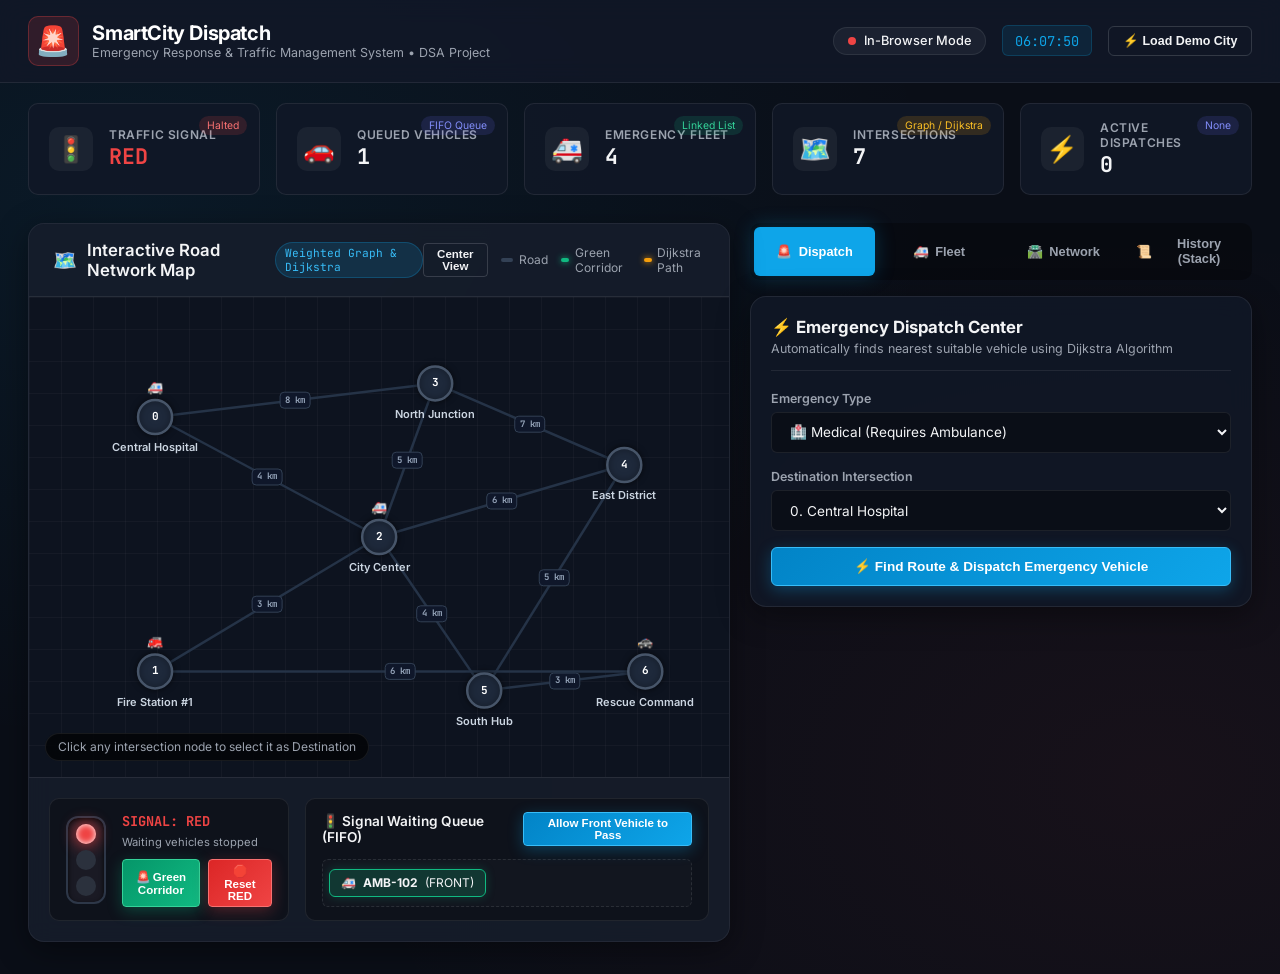
==== index.html @ 47d63761 "Update full C++ backend, web server, and frontend dashboard integration" ====
<!DOCTYPE html>
<html lang="en">
<head>
  <meta charset="UTF-8">
  <meta name="viewport" content="width=device-width, initial-scale=1.0">
  <title>Smart City Emergency Response & Traffic Management</title>
  <link rel="stylesheet" href="style.css">
  <link rel="preconnect" href="https://fonts.googleapis.com">
  <link rel="preconnect" href="https://fonts.gstatic.com" crossorigin>
  <link href="https://fonts.googleapis.com/css2?family=Inter:wght@300;400;500;600;700;800&family=JetBrains+Mono:wght@400;500;700&display=swap" rel="stylesheet">
</head>
<body>
  <!-- Header Bar -->
  <header class="navbar">
    <div class="nav-brand">
      <div class="logo-icon">🚨</div>
      <div>
        <h1>SmartCity Dispatch</h1>
        <p class="subtitle">Emergency Response & Traffic Management System • DSA Project</p>
      </div>
    </div>

    <div class="nav-stats">
      <div class="stat-pill" id="backendPill">
        <span class="status-dot online" id="statusDot"></span>
        <span id="backendStatus">Connecting...</span>
      </div>
      <div class="live-clock" id="liveClock">00:00:00</div>
      <button class="btn btn-sm btn-outline" id="loadSampleBtn" title="Preload sample city with 7 intersections & 4 vehicles">
        ⚡ Load Demo City
      </button>
    </div>
  </header>

  <!-- Top KPI Cards -->
  <section class="kpi-strip">
    <div class="kpi-card">
      <div class="kpi-icon signal-icon" id="kpiSignalIcon">🚦</div>
      <div class="kpi-data">
        <span class="kpi-label">Traffic Signal</span>
        <span class="kpi-value" id="kpiSignalValue">RED</span>
      </div>
      <div class="kpi-badge" id="kpiSignalBadge">Standard</div>
    </div>

    <div class="kpi-card">
      <div class="kpi-icon">🚗</div>
      <div class="kpi-data">
        <span class="kpi-label">Queued Vehicles</span>
        <span class="kpi-value" id="kpiQueueCount">0</span>
      </div>
      <div class="kpi-badge info">FIFO Queue</div>
    </div>

    <div class="kpi-card">
      <div class="kpi-icon">🚑</div>
      <div class="kpi-data">
        <span class="kpi-label">Emergency Fleet</span>
        <span class="kpi-value" id="kpiFleetCount">0</span>
      </div>
      <div class="kpi-badge success">Linked List</div>
    </div>

    <div class="kpi-card">
      <div class="kpi-icon">🗺️</div>
      <div class="kpi-data">
        <span class="kpi-label">Intersections</span>
        <span class="kpi-value" id="kpiIntersectionsCount">0</span>
      </div>
      <div class="kpi-badge warning">Graph / Dijkstra</div>
    </div>

    <div class="kpi-card">
      <div class="kpi-icon">⚡</div>
      <div class="kpi-data">
        <span class="kpi-label">Active Dispatches</span>
        <span class="kpi-value" id="kpiDispatchesCount">0</span>
      </div>
      <div class="kpi-badge danger" id="kpiDispatchBadge">None</div>
    </div>
  </section>

  <!-- Main Container -->
  <main class="main-layout">
    <!-- Left Column: Interactive City Graph Canvas -->
    <section class="map-section card">
      <div class="card-header">
        <div class="card-title">
          <span class="header-icon">🗺️</span>
          <h2>Interactive Road Network Map</h2>
          <span class="chip chip-graph">Weighted Graph & Dijkstra</span>
        </div>
        <div class="map-controls">
          <button class="btn btn-xs btn-outline" id="resetMapZoomBtn" title="Reset Map View">Center View</button>
          <span class="legend-item"><span class="legend-color normal-road"></span> Road</span>
          <span class="legend-item"><span class="legend-color corridor-road"></span> Green Corridor</span>
          <span class="legend-item"><span class="legend-color shortest-road"></span> Dijkstra Path</span>
        </div>
      </div>

      <div class="canvas-wrapper">
        <canvas id="cityCanvas"></canvas>
        <div class="canvas-overlay" id="canvasOverlay">
          <div class="overlay-pill">Click any intersection node to select it as Destination</div>
        </div>
        <!-- Active Simulation Floating Banner -->
        <div class="sim-banner hidden" id="simBanner">
          <div class="sim-banner-content">
            <span class="spinner"></span>
            <div>
              <strong id="simVehicleTitle">Vehicle AMB-101 En Route</strong>
              <p id="simStatusSub">Green corridor priority active • Approaching destination...</p>
            </div>
          </div>
          <div class="sim-progress-bar">
            <div class="sim-progress-fill" id="simProgressFill"></div>
          </div>
        </div>
      </div>

      <!-- Traffic Signal & Queue Control Strip underneath Map -->
      <div class="signal-queue-strip">
        <div class="traffic-light-box">
          <div class="light-housing">
            <div class="light red" id="lightRed"></div>
            <div class="light yellow" id="lightYellow"></div>
            <div class="light green" id="lightGreen"></div>
          </div>
          <div class="light-info">
            <div class="light-state-title" id="lightStateText">SIGNAL: RED</div>
            <div class="light-state-sub" id="lightStateSub">Normal Traffic Cycle</div>
            <div class="btn-group-sm">
              <button class="btn btn-xs btn-success" id="givePriorityBtn">🚨 Green Corridor</button>
              <button class="btn btn-xs btn-danger" id="resetSignalBtn">🛑 Reset RED</button>
            </div>
          </div>
        </div>

        <div class="queue-display-box">
          <div class="queue-header">
            <h4>🚦 Signal Waiting Queue (FIFO)</h4>
            <button class="btn btn-xs btn-primary" id="dequeueBtn">Allow Front Vehicle to Pass</button>
          </div>
          <div class="queue-track" id="queueTrack">
            <div class="queue-empty-msg">Queue is empty. Add a vehicle below.</div>
          </div>
        </div>
      </div>
    </section>

    <!-- Right Column: Operations Panel -->
    <aside class="control-panel">
      <!-- Tab Navigation -->
      <nav class="tabs-nav">
        <button class="tab-btn active" data-tab="tab-dispatch">
          <span class="tab-icon">🚨</span> Dispatch
        </button>
        <button class="tab-btn" data-tab="tab-vehicles">
          <span class="tab-icon">🚑</span> Fleet
        </button>
        <button class="tab-btn" data-tab="tab-network">
          <span class="tab-icon">🛣️</span> Network
        </button>
        <button class="tab-btn" data-tab="tab-history">
          <span class="tab-icon">📜</span> History (Stack)
        </button>
      </nav>

      <!-- Tab 1: Emergency Dispatch -->
      <div class="tab-content active" id="tab-dispatch">
        <div class="card panel-card">
          <div class="panel-header">
            <h3>⚡ Emergency Dispatch Center</h3>
            <p>Automatically finds nearest suitable vehicle using Dijkstra Algorithm</p>
          </div>

          <form id="dispatchForm" class="control-form">
            <div class="form-group">
              <label for="emergencyTypeSelect">Emergency Type</label>
              <select id="emergencyTypeSelect" class="form-input" required>
                <option value="Medical">🏥 Medical (Requires Ambulance)</option>
                <option value="Fire">🔥 Fire (Requires Fire Engine)</option>
                <option value="Rescue">🛟 Rescue (Requires Rescue Squad)</option>
              </select>
            </div>

            <div class="form-group">
              <label for="dispatchDestSelect">Destination Intersection</label>
              <select id="dispatchDestSelect" class="form-input" required>
                <option value="">Select destination...</option>
              </select>
            </div>

            <button type="submit" class="btn btn-primary btn-block" id="btnDispatch">
              ⚡ Find Route & Dispatch Emergency Vehicle
            </button>
          </form>

          <!-- Dispatch Result Box -->
          <div class="dispatch-result-box hidden" id="dispatchResultBox">
            <div class="result-header">
              <span class="badge badge-success">Dispatch Confirmed</span>
              <span class="result-dist" id="resultDistance">12 km</span>
            </div>
            <div class="result-details">
              <div><strong>Vehicle:</strong> <span id="resultVehicle">AMB-101</span></div>
              <div><strong>Emergency:</strong> <span id="resultEmergencyType">Medical</span></div>
              <div><strong>From:</strong> <span id="resultSource">Central Hospital</span></div>
              <div><strong>To:</strong> <span id="resultDest">City Center</span></div>
            </div>
            <div class="route-path-flow" id="resultPathFlow">
              <!-- Path steps rendered dynamically -->
            </div>
            <button class="btn btn-warning btn-block btn-sim" id="btnSimulateRoute">
              ▶️ Simulate Green Corridor Route
            </button>
          </div>
        </div>
      </div>

      <!-- Tab 2: Vehicle Fleet Management -->
      <div class="tab-content" id="tab-vehicles">
        <div class="card panel-card">
          <div class="panel-header">
            <h3>🚑 Emergency Fleet (Linked List)</h3>
            <p>Register, locate, and enqueue emergency vehicles</p>
          </div>

          <!-- Add Vehicle Sub-card -->
          <div class="sub-form-section">
            <h4>Register New Vehicle</h4>
            <form id="addVehicleForm" class="inline-form">
              <input type="text" id="vehicleNumInput" class="form-input" placeholder="e.g. AMB-103" required>
              <select id="vehicleTypeInput" class="form-input" required>
                <option value="Ambulance">Ambulance</option>
                <option value="Fire Engine">Fire Engine</option>
                <option value="Rescue Squad">Rescue Squad</option>
              </select>
              <button type="submit" class="btn btn-primary">Add</button>
            </form>
          </div>

          <!-- Assign Location Sub-card -->
          <div class="sub-form-section">
            <h4>Assign Vehicle Location</h4>
            <form id="setLocationForm" class="inline-form">
              <select id="assignVehicleSelect" class="form-input" required>
                <option value="">Select vehicle...</option>
              </select>
              <select id="assignLocationSelect" class="form-input" required>
                <option value="">Select intersection...</option>
              </select>
              <button type="submit" class="btn btn-outline">Set</button>
            </form>
          </div>

          <!-- Add to Signal Queue -->
          <div class="sub-form-section">
            <h4>Add to Traffic Queue</h4>
            <form id="enqueueForm" class="inline-form">
              <select id="queueVehicleSelect" class="form-input" required>
                <option value="">Select vehicle...</option>
              </select>
              <button type="submit" class="btn btn-outline">Enqueue</button>
            </form>
          </div>

          <!-- Fleet List Table -->
          <div class="table-wrapper">
            <table class="data-table">
              <thead>
                <tr>
                  <th>Vehicle</th>
                  <th>Type</th>
                  <th>Location</th>
                  <th>Status</th>
                  <th>Action</th>
                </tr>
              </thead>
              <tbody id="fleetTableBody">
                <tr><td colspan="5" class="text-center">No vehicles registered yet.</td></tr>
              </tbody>
            </table>
          </div>
        </div>
      </div>

      <!-- Tab 3: Road Network Builder -->
      <div class="tab-content" id="tab-network">
        <div class="card panel-card">
          <div class="panel-header">
            <h3>🛣️ City Road Network (Graph)</h3>
            <p>Add intersections and bidirectional weighted roads</p>
          </div>

          <!-- Add Intersection -->
          <div class="sub-form-section">
            <h4>Add Intersection</h4>
            <form id="addIntersectionForm" class="inline-form">
              <input type="text" id="intersectionNameInput" class="form-input" placeholder="e.g. Metro Station" required>
              <button type="submit" class="btn btn-primary">Add Intersection</button>
            </form>
          </div>

          <!-- Add Road -->
          <div class="sub-form-section">
            <h4>Connect Road (Edge)</h4>
            <form id="addRoadForm" class="control-form">
              <div class="form-row">
                <div class="form-group col-half">
                  <label>Source</label>
                  <select id="roadSourceSelect" class="form-input" required>
                    <option value="">Select...</option>
                  </select>
                </div>
                <div class="form-group col-half">
                  <label>Destination</label>
                  <select id="roadDestSelect" class="form-input" required>
                    <option value="">Select...</option>
                  </select>
                </div>
              </div>
              <div class="form-group">
                <label>Distance (km)</label>
                <input type="number" id="roadDistInput" class="form-input" placeholder="e.g. 5" min="1" required>
              </div>
              <button type="submit" class="btn btn-outline btn-block">Add Road</button>
            </form>
          </div>

          <!-- Intersections & Roads List -->
          <div class="table-wrapper">
            <table class="data-table">
              <thead>
                <tr>
                  <th>ID</th>
                  <th>Intersection Name</th>
                  <th>Connected Roads</th>
                </tr>
              </thead>
              <tbody id="intersectionsTableBody">
                <tr><td colspan="3" class="text-center">No intersections created.</td></tr>
              </tbody>
            </table>
          </div>
        </div>
      </div>

      <!-- Tab 4: Action History (Stack) -->
      <div class="tab-content" id="tab-history">
        <div class="card panel-card">
          <div class="panel-header">
            <h3>📜 Action History Log</h3>
            <p>TrafficActionStack (LIFO - Last In, First Out)</p>
          </div>
          <div class="history-list" id="historyList">
            <div class="history-empty">No actions logged yet.</div>
          </div>
        </div>
      </div>
    </aside>
  </main>

  <!-- Notification Toast -->
  <div class="toast-container" id="toastContainer"></div>

  <script src="app.js"></script>
</body>
</html>
---- style.css ----
/* ==========================================================================
   SMART CITY EMERGENCY RESPONSE SYSTEM - STYLESHEET
   High-tech Smart City Command Dashboard Theme
   ========================================================================== */

:root {
  --bg-primary: #0a0e17;
  --bg-secondary: #111827;
  --bg-card: rgba(17, 24, 39, 0.85);
  --bg-card-hover: rgba(31, 41, 55, 0.9);
  --border-color: rgba(255, 255, 255, 0.08);
  --border-focus: #06b6d4;

  --text-main: #f3f4f6;
  --text-muted: #9ca3af;
  --text-dim: #6b7280;

  --color-primary: #0ea5e9;
  --color-primary-glow: rgba(14, 165, 233, 0.3);
  --color-success: #10b981;
  --color-success-glow: rgba(16, 185, 129, 0.35);
  --color-warning: #f59e0b;
  --color-danger: #ef4444;
  --color-danger-glow: rgba(239, 68, 68, 0.4);
  --color-info: #6366f1;

  --font-main: 'Inter', -apple-system, BlinkMacSystemFont, sans-serif;
  --font-mono: 'JetBrains Mono', monospace;

  --radius-sm: 6px;
  --radius-md: 10px;
  --radius-lg: 16px;
  --radius-full: 9999px;

  --shadow-card: 0 8px 32px 0 rgba(0, 0, 0, 0.4);
  --shadow-glow: 0 0 20px rgba(14, 165, 233, 0.25);
  --transition: all 0.2s cubic-bezier(0.4, 0, 0.2, 1);
}

* {
  margin: 0;
  padding: 0;
  box-sizing: border-box;
}

body {
  font-family: var(--font-main);
  background-color: var(--bg-primary);
  background-image: 
    radial-gradient(at 10% 20%, rgba(14, 165, 233, 0.08) 0px, transparent 50%),
    radial-gradient(at 90% 80%, rgba(239, 68, 68, 0.06) 0px, transparent 50%);
  color: var(--text-main);
  min-height: 100vh;
  display: flex;
  flex-direction: column;
  overflow-x: hidden;
}

/* Header & Navbar */
.navbar {
  display: flex;
  justify-content: space-between;
  align-items: center;
  padding: 1rem 1.75rem;
  background: rgba(17, 24, 39, 0.9);
  backdrop-filter: blur(12px);
  border-bottom: 1px solid var(--border-color);
  position: sticky;
  top: 0;
  z-index: 100;
}

.nav-brand {
  display: flex;
  align-items: center;
  gap: 0.85rem;
}

.logo-icon {
  font-size: 1.8rem;
  background: rgba(239, 68, 68, 0.15);
  border: 1px solid rgba(239, 68, 68, 0.3);
  padding: 0.4rem;
  border-radius: var(--radius-md);
  display: flex;
  align-items: center;
  justify-content: center;
}

.navbar h1 {
  font-size: 1.25rem;
  font-weight: 700;
  letter-spacing: -0.02em;
  background: linear-gradient(135deg, #ffffff 40%, #93c5fd 100%);
  -webkit-background-clip: text;
  -webkit-text-fill-color: transparent;
}

.navbar .subtitle {
  font-size: 0.78rem;
  color: var(--text-muted);
}

.nav-stats {
  display: flex;
  align-items: center;
  gap: 1rem;
}

.stat-pill {
  display: flex;
  align-items: center;
  gap: 0.5rem;
  background: rgba(255, 255, 255, 0.05);
  border: 1px solid var(--border-color);
  padding: 0.35rem 0.85rem;
  border-radius: var(--radius-full);
  font-size: 0.8rem;
  font-weight: 500;
}

.status-dot {
  width: 8px;
  height: 8px;
  border-radius: 50%;
  background: var(--color-danger);
}

.status-dot.online {
  background: var(--color-success);
  box-shadow: 0 0 8px var(--color-success);
}

.live-clock {
  font-family: var(--font-mono);
  font-size: 0.85rem;
  color: var(--color-primary);
  background: rgba(14, 165, 233, 0.1);
  border: 1px solid rgba(14, 165, 233, 0.2);
  padding: 0.35rem 0.75rem;
  border-radius: var(--radius-sm);
}

/* KPI Top Strip */
.kpi-strip {
  display: grid;
  grid-template-columns: repeat(auto-fit, minmax(200px, 1fr));
  gap: 1rem;
  padding: 1.25rem 1.75rem 0.5rem 1.75rem;
}

.kpi-card {
  background: var(--bg-card);
  border: 1px solid var(--border-color);
  border-radius: var(--radius-md);
  padding: 1rem 1.25rem;
  display: flex;
  align-items: center;
  gap: 1rem;
  position: relative;
  transition: var(--transition);
}

.kpi-card:hover {
  background: var(--bg-card-hover);
  border-color: rgba(255, 255, 255, 0.15);
  transform: translateY(-2px);
}

.kpi-icon {
  font-size: 1.6rem;
  background: rgba(255, 255, 255, 0.05);
  width: 44px;
  height: 44px;
  display: flex;
  align-items: center;
  justify-content: center;
  border-radius: var(--radius-md);
}

.kpi-data {
  display: flex;
  flex-direction: column;
}

.kpi-label {
  font-size: 0.75rem;
  color: var(--text-muted);
  text-transform: uppercase;
  letter-spacing: 0.05em;
  font-weight: 600;
}

.kpi-value {
  font-size: 1.35rem;
  font-weight: 700;
  font-family: var(--font-mono);
}

.kpi-badge {
  position: absolute;
  top: 0.75rem;
  right: 0.75rem;
  font-size: 0.65rem;
  padding: 0.2rem 0.5rem;
  border-radius: var(--radius-full);
  background: rgba(255, 255, 255, 0.08);
  color: var(--text-muted);
}

.kpi-badge.success { background: rgba(16, 185, 129, 0.15); color: #34d399; }
.kpi-badge.info { background: rgba(99, 102, 241, 0.15); color: #818cf8; }
.kpi-badge.warning { background: rgba(245, 158, 11, 0.15); color: #fbbf24; }
.kpi-badge.danger { background: rgba(239, 68, 68, 0.15); color: #f87171; }

/* Main Split Layout */
.main-layout {
  display: grid;
  grid-template-columns: 1.4fr 1fr;
  gap: 1.25rem;
  padding: 1.25rem 1.75rem 2rem 1.75rem;
  flex: 1;
}

@media (max-width: 1100px) {
  .main-layout {
    grid-template-columns: 1fr;
  }
}

/* Card Container */
.card {
  background: var(--bg-card);
  border: 1px solid var(--border-color);
  border-radius: var(--radius-lg);
  box-shadow: var(--shadow-card);
  backdrop-filter: blur(12px);
  display: flex;
  flex-direction: column;
  overflow: hidden;
}

.card-header {
  display: flex;
  justify-content: space-between;
  align-items: center;
  padding: 1rem 1.5rem;
  border-bottom: 1px solid var(--border-color);
  background: rgba(255, 255, 255, 0.02);
}

.card-title {
  display: flex;
  align-items: center;
  gap: 0.6rem;
}

.card-title h2 {
  font-size: 1.05rem;
  font-weight: 600;
}

.header-icon {
  font-size: 1.2rem;
}

.chip {
  font-size: 0.7rem;
  font-family: var(--font-mono);
  padding: 0.2rem 0.55rem;
  border-radius: var(--radius-full);
}

.chip-graph {
  background: rgba(14, 165, 233, 0.15);
  color: #38bdf8;
  border: 1px solid rgba(14, 165, 233, 0.25);
}

/* Canvas Viewport */
.canvas-wrapper {
  position: relative;
  width: 100%;
  height: 480px;
  background: #0d131f;
  background-image: 
    linear-gradient(rgba(255, 255, 255, 0.03) 1px, transparent 1px),
    linear-gradient(90deg, rgba(255, 255, 255, 0.03) 1px, transparent 1px);
  background-size: 32px 32px;
  overflow: hidden;
}

#cityCanvas {
  width: 100%;
  height: 100%;
  display: block;
}

.canvas-overlay {
  position: absolute;
  bottom: 1rem;
  left: 1rem;
  pointer-events: none;
}

.overlay-pill {
  background: rgba(0, 0, 0, 0.65);
  backdrop-filter: blur(8px);
  border: 1px solid var(--border-color);
  padding: 0.35rem 0.75rem;
  border-radius: var(--radius-full);
  font-size: 0.75rem;
  color: var(--text-muted);
}

.map-controls {
  display: flex;
  align-items: center;
  gap: 0.85rem;
  font-size: 0.75rem;
  color: var(--text-muted);
}

.legend-item {
  display: flex;
  align-items: center;
  gap: 0.35rem;
}

.legend-color {
  width: 12px;
  height: 4px;
  border-radius: 2px;
}

.legend-color.normal-road { background: #334155; }
.legend-color.corridor-road { background: #10b981; box-shadow: 0 0 6px #10b981; }
.legend-color.shortest-road { background: #f59e0b; box-shadow: 0 0 6px #f59e0b; }

/* Simulation Floating Banner */
.sim-banner {
  position: absolute;
  top: 1rem;
  left: 50%;
  transform: translateX(-50%);
  background: rgba(17, 24, 39, 0.95);
  border: 1px solid #10b981;
  box-shadow: 0 0 25px rgba(16, 185, 129, 0.3);
  border-radius: var(--radius-md);
  padding: 0.85rem 1.25rem;
  min-width: 320px;
  z-index: 20;
  animation: slideDown 0.3s ease;
}

.sim-banner.hidden {
  display: none;
}

@keyframes slideDown {
  from { opacity: 0; transform: translate(-50%, -20px); }
  to { opacity: 1; transform: translate(-50%, 0); }
}

.sim-banner-content {
  display: flex;
  align-items: center;
  gap: 0.85rem;
  margin-bottom: 0.6rem;
}

.sim-banner-content strong {
  display: block;
  font-size: 0.9rem;
  color: #34d399;
}

.sim-banner-content p {
  font-size: 0.75rem;
  color: var(--text-muted);
}

.sim-progress-bar {
  width: 100%;
  height: 5px;
  background: rgba(255, 255, 255, 0.1);
  border-radius: 4px;
  overflow: hidden;
}

.sim-progress-fill {
  height: 100%;
  background: #10b981;
  width: 0%;
  transition: width 0.15s linear;
}

.spinner {
  width: 18px;
  height: 18px;
  border: 2px solid rgba(16, 185, 129, 0.2);
  border-top-color: #10b981;
  border-radius: 50%;
  animation: spin 0.8s linear infinite;
}

@keyframes spin {
  to { transform: rotate(360deg); }
}

/* Signal and Queue Strip */
.signal-queue-strip {
  display: grid;
  grid-template-columns: 240px 1fr;
  gap: 1rem;
  padding: 1.25rem;
  background: rgba(255, 255, 255, 0.02);
  border-top: 1px solid var(--border-color);
}

@media (max-width: 680px) {
  .signal-queue-strip {
    grid-template-columns: 1fr;
  }
}

.traffic-light-box {
  display: flex;
  gap: 1rem;
  align-items: center;
  background: rgba(0, 0, 0, 0.3);
  padding: 0.85rem 1rem;
  border-radius: var(--radius-md);
  border: 1px solid var(--border-color);
}

.light-housing {
  background: #1a1a24;
  border: 2px solid #2d3748;
  border-radius: 12px;
  padding: 6px 8px;
  display: flex;
  flex-direction: column;
  gap: 6px;
  box-shadow: inset 0 2px 5px rgba(0, 0, 0, 0.8);
}

.light {
  width: 20px;
  height: 20px;
  border-radius: 50%;
  background: #2b313d;
  transition: var(--transition);
}

.light.red.active {
  background: #ef4444;
  box-shadow: 0 0 16px #ef4444, inset 0 0 6px #fff;
}

.light.yellow.active {
  background: #f59e0b;
  box-shadow: 0 0 16px #f59e0b, inset 0 0 6px #fff;
}

.light.green.active {
  background: #10b981;
  box-shadow: 0 0 18px #10b981, inset 0 0 6px #fff;
}

.light-info {
  display: flex;
  flex-direction: column;
  gap: 0.3rem;
}

.light-state-title {
  font-size: 0.85rem;
  font-weight: 700;
  font-family: var(--font-mono);
}

.light-state-sub {
  font-size: 0.7rem;
  color: var(--text-muted);
}

/* Queue Display */
.queue-display-box {
  background: rgba(0, 0, 0, 0.3);
  padding: 0.85rem 1rem;
  border-radius: var(--radius-md);
  border: 1px solid var(--border-color);
  display: flex;
  flex-direction: column;
  justify-content: space-between;
}

.queue-header {
  display: flex;
  justify-content: space-between;
  align-items: center;
  margin-bottom: 0.6rem;
}

.queue-header h4 {
  font-size: 0.85rem;
  font-weight: 600;
}

.queue-track {
  display: flex;
  align-items: center;
  gap: 0.6rem;
  min-height: 48px;
  padding: 0.4rem;
  background: rgba(255, 255, 255, 0.02);
  border-radius: var(--radius-sm);
  border: 1px dashed rgba(255, 255, 255, 0.1);
  overflow-x: auto;
}

.queue-item {
  display: flex;
  align-items: center;
  gap: 0.45rem;
  background: rgba(14, 165, 233, 0.15);
  border: 1px solid rgba(14, 165, 233, 0.3);
  padding: 0.35rem 0.65rem;
  border-radius: var(--radius-sm);
  font-size: 0.75rem;
  white-space: nowrap;
  animation: fadeIn 0.3s ease;
}

.queue-item.first-in-line {
  background: rgba(16, 185, 129, 0.2);
  border-color: #10b981;
  box-shadow: 0 0 10px rgba(16, 185, 129, 0.25);
}

.queue-empty-msg {
  font-size: 0.75rem;
  color: var(--text-dim);
  font-style: italic;
}

/* Tabs Navigation */
.tabs-nav {
  display: flex;
  background: rgba(0, 0, 0, 0.3);
  border-radius: var(--radius-md);
  padding: 4px;
  gap: 4px;
  margin-bottom: 1rem;
}

.tab-btn {
  flex: 1;
  background: transparent;
  border: none;
  color: var(--text-muted);
  padding: 0.6rem 0.5rem;
  font-size: 0.8rem;
  font-weight: 600;
  border-radius: var(--radius-sm);
  cursor: pointer;
  transition: var(--transition);
  display: flex;
  align-items: center;
  justify-content: center;
  gap: 0.4rem;
}

.tab-btn:hover {
  color: var(--text-main);
  background: rgba(255, 255, 255, 0.05);
}

.tab-btn.active {
  background: var(--color-primary);
  color: #fff;
  box-shadow: var(--shadow-glow);
}

.tab-content {
  display: none;
}

.tab-content.active {
  display: block;
  animation: fadeIn 0.2s ease;
}

@keyframes fadeIn {
  from { opacity: 0; transform: translateY(4px); }
  to { opacity: 1; transform: translateY(0); }
}

/* Panel Card */
.panel-card {
  padding: 1.25rem;
}

.panel-header {
  margin-bottom: 1.25rem;
  border-bottom: 1px solid var(--border-color);
  padding-bottom: 0.85rem;
}

.panel-header h3 {
  font-size: 1.05rem;
  font-weight: 700;
  margin-bottom: 0.25rem;
}

.panel-header p {
  font-size: 0.78rem;
  color: var(--text-muted);
}

/* Forms */
.control-form {
  display: flex;
  flex-direction: column;
  gap: 1rem;
}

.form-group {
  display: flex;
  flex-direction: column;
  gap: 0.4rem;
}

.form-group label {
  font-size: 0.78rem;
  font-weight: 600;
  color: var(--text-muted);
}

.form-row {
  display: flex;
  gap: 0.75rem;
}

.col-half {
  flex: 1;
}

.form-input {
  background: rgba(0, 0, 0, 0.35);
  border: 1px solid var(--border-color);
  color: var(--text-main);
  padding: 0.65rem 0.85rem;
  border-radius: var(--radius-sm);
  font-size: 0.85rem;
  font-family: inherit;
  transition: var(--transition);
  width: 100%;
}

.form-input:focus {
  outline: none;
  border-color: var(--border-focus);
  box-shadow: 0 0 10px rgba(6, 182, 212, 0.25);
  background: rgba(0, 0, 0, 0.5);
}

.inline-form {
  display: flex;
  gap: 0.5rem;
  align-items: center;
}

.sub-form-section {
  background: rgba(255, 255, 255, 0.02);
  border: 1px solid var(--border-color);
  border-radius: var(--radius-md);
  padding: 0.85rem;
  margin-bottom: 1rem;
}

.sub-form-section h4 {
  font-size: 0.78rem;
  color: var(--text-muted);
  text-transform: uppercase;
  margin-bottom: 0.6rem;
  font-weight: 600;
}

/* Buttons */
.btn {
  background: var(--bg-card);
  border: 1px solid var(--border-color);
  color: var(--text-main);
  padding: 0.65rem 1.25rem;
  border-radius: var(--radius-sm);
  font-size: 0.85rem;
  font-weight: 600;
  cursor: pointer;
  transition: var(--transition);
  display: inline-flex;
  align-items: center;
  justify-content: center;
  gap: 0.5rem;
}

.btn:hover {
  filter: brightness(1.15);
  transform: translateY(-1px);
}

.btn:active {
  transform: translateY(0);
}

.btn-primary {
  background: linear-gradient(135deg, #0284c7, #0ea5e9);
  border-color: #38bdf8;
  color: #fff;
  box-shadow: 0 4px 15px rgba(14, 165, 233, 0.3);
}

.btn-success {
  background: linear-gradient(135deg, #059669, #10b981);
  border-color: #34d399;
  color: #fff;
  box-shadow: 0 4px 15px rgba(16, 185, 129, 0.3);
}

.btn-danger {
  background: linear-gradient(135deg, #dc2626, #ef4444);
  border-color: #f87171;
  color: #fff;
  box-shadow: 0 4px 15px rgba(239, 68, 68, 0.3);
}

.btn-warning {
  background: linear-gradient(135deg, #d97706, #f59e0b);
  border-color: #fbbf24;
  color: #000;
  font-weight: 700;
  box-shadow: 0 4px 15px rgba(245, 158, 11, 0.3);
}

.btn-outline {
  background: transparent;
  border-color: rgba(255, 255, 255, 0.15);
}

.btn-outline:hover {
  background: rgba(255, 255, 255, 0.08);
}

.btn-block {
  width: 100%;
}

.btn-sm {
  padding: 0.4rem 0.85rem;
  font-size: 0.78rem;
}

.btn-xs {
  padding: 0.25rem 0.6rem;
  font-size: 0.72rem;
  border-radius: 4px;
}

.btn-group-sm {
  display: flex;
  gap: 0.5rem;
  margin-top: 0.3rem;
}

/* Dispatch Result Box */
.dispatch-result-box {
  background: rgba(14, 165, 233, 0.08);
  border: 1px solid rgba(14, 165, 233, 0.3);
  border-radius: var(--radius-md);
  padding: 1rem;
  margin-top: 1.25rem;
  animation: fadeIn 0.3s ease;
}

.dispatch-result-box.hidden {
  display: none;
}

.result-header {
  display: flex;
  justify-content: space-between;
  align-items: center;
  margin-bottom: 0.75rem;
}

.result-dist {
  font-family: var(--font-mono);
  font-weight: 700;
  color: var(--color-warning);
}

.result-details {
  display: grid;
  grid-template-columns: 1fr 1fr;
  gap: 0.5rem;
  font-size: 0.8rem;
  margin-bottom: 0.85rem;
  background: rgba(0, 0, 0, 0.25);
  padding: 0.65rem;
  border-radius: var(--radius-sm);
}

.route-path-flow {
  display: flex;
  flex-wrap: wrap;
  align-items: center;
  gap: 0.35rem;
  margin-bottom: 1rem;
  padding: 0.5rem;
  background: rgba(0, 0, 0, 0.2);
  border-radius: var(--radius-sm);
  font-family: var(--font-mono);
  font-size: 0.75rem;
}

.path-node {
  background: rgba(14, 165, 233, 0.2);
  border: 1px solid rgba(14, 165, 233, 0.4);
  padding: 0.2rem 0.5rem;
  border-radius: 4px;
  color: #7dd3fc;
}

.path-arrow {
  color: var(--text-dim);
}

/* Tables */
.table-wrapper {
  max-height: 280px;
  overflow-y: auto;
  border: 1px solid var(--border-color);
  border-radius: var(--radius-sm);
  margin-top: 0.75rem;
}

.data-table {
  width: 100%;
  border-collapse: collapse;
  font-size: 0.78rem;
  text-align: left;
}

.data-table th {
  background: rgba(0, 0, 0, 0.4);
  color: var(--text-muted);
  padding: 0.55rem 0.75rem;
  font-weight: 600;
  border-bottom: 1px solid var(--border-color);
  position: sticky;
  top: 0;
}

.data-table td {
  padding: 0.55rem 0.75rem;
  border-bottom: 1px solid rgba(255, 255, 255, 0.04);
}

.data-table tr:hover {
  background: rgba(255, 255, 255, 0.02);
}

.badge {
  font-size: 0.68rem;
  padding: 0.15rem 0.5rem;
  border-radius: var(--radius-full);
  display: inline-block;
  font-weight: 600;
}

.badge-success { background: rgba(16, 185, 129, 0.2); color: #34d399; }
.badge-warning { background: rgba(245, 158, 11, 0.2); color: #fbbf24; }
.badge-danger { background: rgba(239, 68, 68, 0.2); color: #f87171; }
.badge-info { background: rgba(99, 102, 241, 0.2); color: #818cf8; }

/* History Stack (LIFO) */
.history-list {
  display: flex;
  flex-direction: column;
  gap: 0.5rem;
  max-height: 480px;
  overflow-y: auto;
}

.history-item {
  background: rgba(0, 0, 0, 0.25);
  border-left: 3px solid var(--color-primary);
  padding: 0.65rem 0.85rem;
  border-radius: 0 var(--radius-sm) var(--radius-sm) 0;
  font-size: 0.8rem;
  display: flex;
  justify-content: space-between;
  align-items: center;
  animation: fadeIn 0.25s ease;
}

.history-item.top-stack {
  border-left-color: #10b981;
  background: rgba(16, 185, 129, 0.05);
}

.history-time {
  font-family: var(--font-mono);
  font-size: 0.7rem;
  color: var(--text-dim);
}

.history-empty {
  font-size: 0.8rem;
  color: var(--text-dim);
  text-align: center;
  padding: 2rem 0;
  font-style: italic;
}

/* Toast Notifications */
.toast-container {
  position: fixed;
  bottom: 1.5rem;
  right: 1.5rem;
  display: flex;
  flex-direction: column;
  gap: 0.6rem;
  z-index: 1000;
  pointer-events: none;
}

.toast {
  background: rgba(17, 24, 39, 0.95);
  border: 1px solid var(--border-color);
  backdrop-filter: blur(12px);
  color: var(--text-main);
  padding: 0.75rem 1.15rem;
  border-radius: var(--radius-md);
  box-shadow: var(--shadow-card);
  font-size: 0.82rem;
  display: flex;
  align-items: center;
  gap: 0.6rem;
  pointer-events: auto;
  animation: toastSlide 0.3s cubic-bezier(0.16, 1, 0.3, 1);
  min-width: 250px;
}

.toast.success { border-color: var(--color-success); }
.toast.danger { border-color: var(--color-danger); }
.toast.info { border-color: var(--color-primary); }

@keyframes toastSlide {
  from { opacity: 0; transform: translateY(20px); }
  to { opacity: 1; transform: translateY(0); }
}
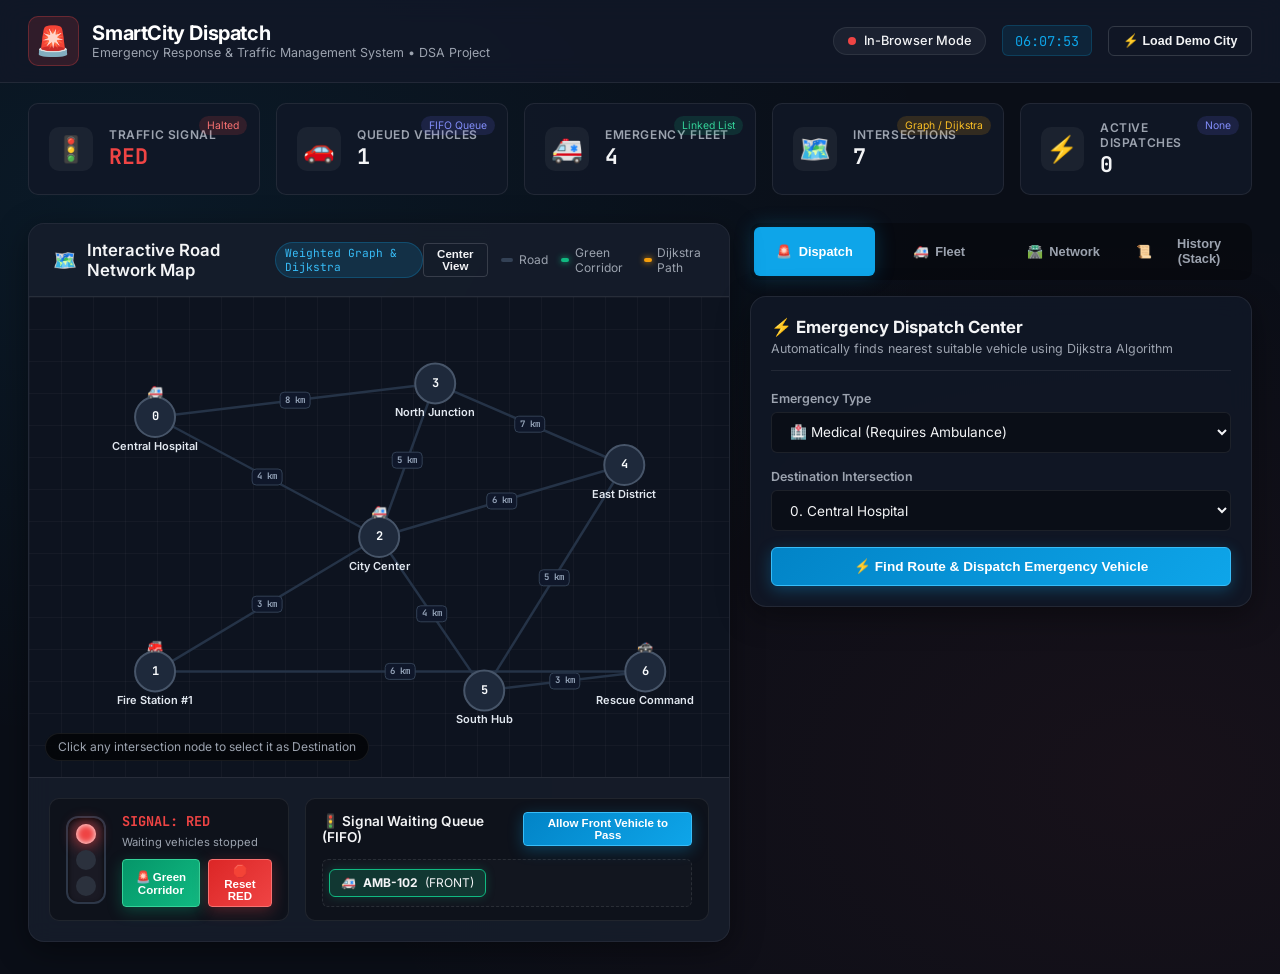
==== commit 983f29da: "Update index.html" ====
--- a/index.html
+++ b/index.html
@@ -10,7 +10,6 @@
   <link href="https://fonts.googleapis.com/css2?family=Inter:wght@300;400;500;600;700;800&family=JetBrains+Mono:wght@400;500;700&display=swap" rel="stylesheet">
 </head>
 <body>
-  <!-- Header Bar -->
   <header class="navbar">
     <div class="nav-brand">
       <div class="logo-icon">🚨</div>
@@ -32,7 +31,6 @@
     </div>
   </header>
 
-  <!-- Top KPI Cards -->
   <section class="kpi-strip">
     <div class="kpi-card">
       <div class="kpi-icon signal-icon" id="kpiSignalIcon">🚦</div>
@@ -80,9 +78,7 @@
     </div>
   </section>
 
-  <!-- Main Container -->
   <main class="main-layout">
-    <!-- Left Column: Interactive City Graph Canvas -->
     <section class="map-section card">
       <div class="card-header">
         <div class="card-title">
@@ -103,7 +99,6 @@
         <div class="canvas-overlay" id="canvasOverlay">
           <div class="overlay-pill">Click any intersection node to select it as Destination</div>
         </div>
-        <!-- Active Simulation Floating Banner -->
         <div class="sim-banner hidden" id="simBanner">
           <div class="sim-banner-content">
             <span class="spinner"></span>
@@ -118,7 +113,6 @@
         </div>
       </div>
 
-      <!-- Traffic Signal & Queue Control Strip underneath Map -->
       <div class="signal-queue-strip">
         <div class="traffic-light-box">
           <div class="light-housing">
@@ -148,9 +142,7 @@
       </div>
     </section>
 
-    <!-- Right Column: Operations Panel -->
     <aside class="control-panel">
-      <!-- Tab Navigation -->
       <nav class="tabs-nav">
         <button class="tab-btn active" data-tab="tab-dispatch">
           <span class="tab-icon">🚨</span> Dispatch
@@ -166,7 +158,6 @@
         </button>
       </nav>
 
-      <!-- Tab 1: Emergency Dispatch -->
       <div class="tab-content active" id="tab-dispatch">
         <div class="card panel-card">
           <div class="panel-header">
@@ -196,7 +187,6 @@
             </button>
           </form>
 
-          <!-- Dispatch Result Box -->
           <div class="dispatch-result-box hidden" id="dispatchResultBox">
             <div class="result-header">
               <span class="badge badge-success">Dispatch Confirmed</span>
@@ -209,7 +199,6 @@
               <div><strong>To:</strong> <span id="resultDest">City Center</span></div>
             </div>
             <div class="route-path-flow" id="resultPathFlow">
-              <!-- Path steps rendered dynamically -->
             </div>
             <button class="btn btn-warning btn-block btn-sim" id="btnSimulateRoute">
               ▶️ Simulate Green Corridor Route
@@ -218,7 +207,6 @@
         </div>
       </div>
 
-      <!-- Tab 2: Vehicle Fleet Management -->
       <div class="tab-content" id="tab-vehicles">
         <div class="card panel-card">
           <div class="panel-header">
@@ -226,7 +214,6 @@
             <p>Register, locate, and enqueue emergency vehicles</p>
           </div>
 
-          <!-- Add Vehicle Sub-card -->
           <div class="sub-form-section">
             <h4>Register New Vehicle</h4>
             <form id="addVehicleForm" class="inline-form">
@@ -240,7 +227,6 @@
             </form>
           </div>
 
-          <!-- Assign Location Sub-card -->
           <div class="sub-form-section">
             <h4>Assign Vehicle Location</h4>
             <form id="setLocationForm" class="inline-form">
@@ -254,7 +240,6 @@
             </form>
           </div>
 
-          <!-- Add to Signal Queue -->
           <div class="sub-form-section">
             <h4>Add to Traffic Queue</h4>
             <form id="enqueueForm" class="inline-form">
@@ -265,7 +250,6 @@
             </form>
           </div>
 
-          <!-- Fleet List Table -->
           <div class="table-wrapper">
             <table class="data-table">
               <thead>
@@ -285,7 +269,6 @@
         </div>
       </div>
 
-      <!-- Tab 3: Road Network Builder -->
       <div class="tab-content" id="tab-network">
         <div class="card panel-card">
           <div class="panel-header">
@@ -293,7 +276,6 @@
             <p>Add intersections and bidirectional weighted roads</p>
           </div>
 
-          <!-- Add Intersection -->
           <div class="sub-form-section">
             <h4>Add Intersection</h4>
             <form id="addIntersectionForm" class="inline-form">
@@ -302,7 +284,6 @@
             </form>
           </div>
 
-          <!-- Add Road -->
           <div class="sub-form-section">
             <h4>Connect Road (Edge)</h4>
             <form id="addRoadForm" class="control-form">
@@ -328,7 +309,6 @@
             </form>
           </div>
 
-          <!-- Intersections & Roads List -->
           <div class="table-wrapper">
             <table class="data-table">
               <thead>
@@ -346,7 +326,6 @@
         </div>
       </div>
 
-      <!-- Tab 4: Action History (Stack) -->
       <div class="tab-content" id="tab-history">
         <div class="card panel-card">
           <div class="panel-header">
@@ -361,7 +340,6 @@
     </aside>
   </main>
 
-  <!-- Notification Toast -->
   <div class="toast-container" id="toastContainer"></div>
 
   <script src="app.js"></script>
--- a/style.css
+++ b/style.css
@@ -1,8 +1,3 @@
-/* ==========================================================================
-   SMART CITY EMERGENCY RESPONSE SYSTEM - STYLESHEET
-   High-tech Smart City Command Dashboard Theme
-   ========================================================================== */
-
 :root {
   --bg-primary: #0a0e17;
   --bg-secondary: #111827;
@@ -56,7 +51,6 @@
   overflow-x: hidden;
 }
 
-/* Header & Navbar */
 .navbar {
   display: flex;
   justify-content: space-between;
@@ -141,7 +135,6 @@
   border-radius: var(--radius-sm);
 }
 
-/* KPI Top Strip */
 .kpi-strip {
   display: grid;
   grid-template-columns: repeat(auto-fit, minmax(200px, 1fr));
@@ -213,7 +206,6 @@
 .kpi-badge.warning { background: rgba(245, 158, 11, 0.15); color: #fbbf24; }
 .kpi-badge.danger { background: rgba(239, 68, 68, 0.15); color: #f87171; }
 
-/* Main Split Layout */
 .main-layout {
   display: grid;
   grid-template-columns: 1.4fr 1fr;
@@ -228,7 +220,6 @@
   }
 }
 
-/* Card Container */
 .card {
   background: var(--bg-card);
   border: 1px solid var(--border-color);
@@ -277,7 +268,6 @@
   border: 1px solid rgba(14, 165, 233, 0.25);
 }
 
-/* Canvas Viewport */
 .canvas-wrapper {
   position: relative;
   width: 100%;
@@ -337,7 +327,7 @@
 .legend-color.corridor-road { background: #10b981; box-shadow: 0 0 6px #10b981; }
 .legend-color.shortest-road { background: #f59e0b; box-shadow: 0 0 6px #f59e0b; }
 
-/* Simulation Floating Banner */
+
 .sim-banner {
   position: absolute;
   top: 1rem;
@@ -408,7 +398,6 @@
   to { transform: rotate(360deg); }
 }
 
-/* Signal and Queue Strip */
 .signal-queue-strip {
   display: grid;
   grid-template-columns: 240px 1fr;
@@ -485,7 +474,6 @@
   color: var(--text-muted);
 }
 
-/* Queue Display */
 .queue-display-box {
   background: rgba(0, 0, 0, 0.3);
   padding: 0.85rem 1rem;
@@ -545,7 +533,6 @@
   font-style: italic;
 }
 
-/* Tabs Navigation */
 .tabs-nav {
   display: flex;
   background: rgba(0, 0, 0, 0.3);
@@ -597,7 +584,7 @@
   to { opacity: 1; transform: translateY(0); }
 }
 
-/* Panel Card */
+
 .panel-card {
   padding: 1.25rem;
 }
@@ -619,7 +606,7 @@
   color: var(--text-muted);
 }
 
-/* Forms */
+
 .control-form {
   display: flex;
   flex-direction: column;
@@ -688,7 +675,6 @@
   font-weight: 600;
 }
 
-/* Buttons */
 .btn {
   background: var(--bg-card);
   border: 1px solid var(--border-color);
@@ -773,7 +759,6 @@
   margin-top: 0.3rem;
 }
 
-/* Dispatch Result Box */
 .dispatch-result-box {
   background: rgba(14, 165, 233, 0.08);
   border: 1px solid rgba(14, 165, 233, 0.3);
@@ -836,7 +821,6 @@
   color: var(--text-dim);
 }
 
-/* Tables */
 .table-wrapper {
   max-height: 280px;
   overflow-y: auto;
@@ -884,7 +868,6 @@
 .badge-danger { background: rgba(239, 68, 68, 0.2); color: #f87171; }
 .badge-info { background: rgba(99, 102, 241, 0.2); color: #818cf8; }
 
-/* History Stack (LIFO) */
 .history-list {
   display: flex;
   flex-direction: column;
@@ -924,7 +907,6 @@
   font-style: italic;
 }
 
-/* Toast Notifications */
 .toast-container {
   position: fixed;
   bottom: 1.5rem;
